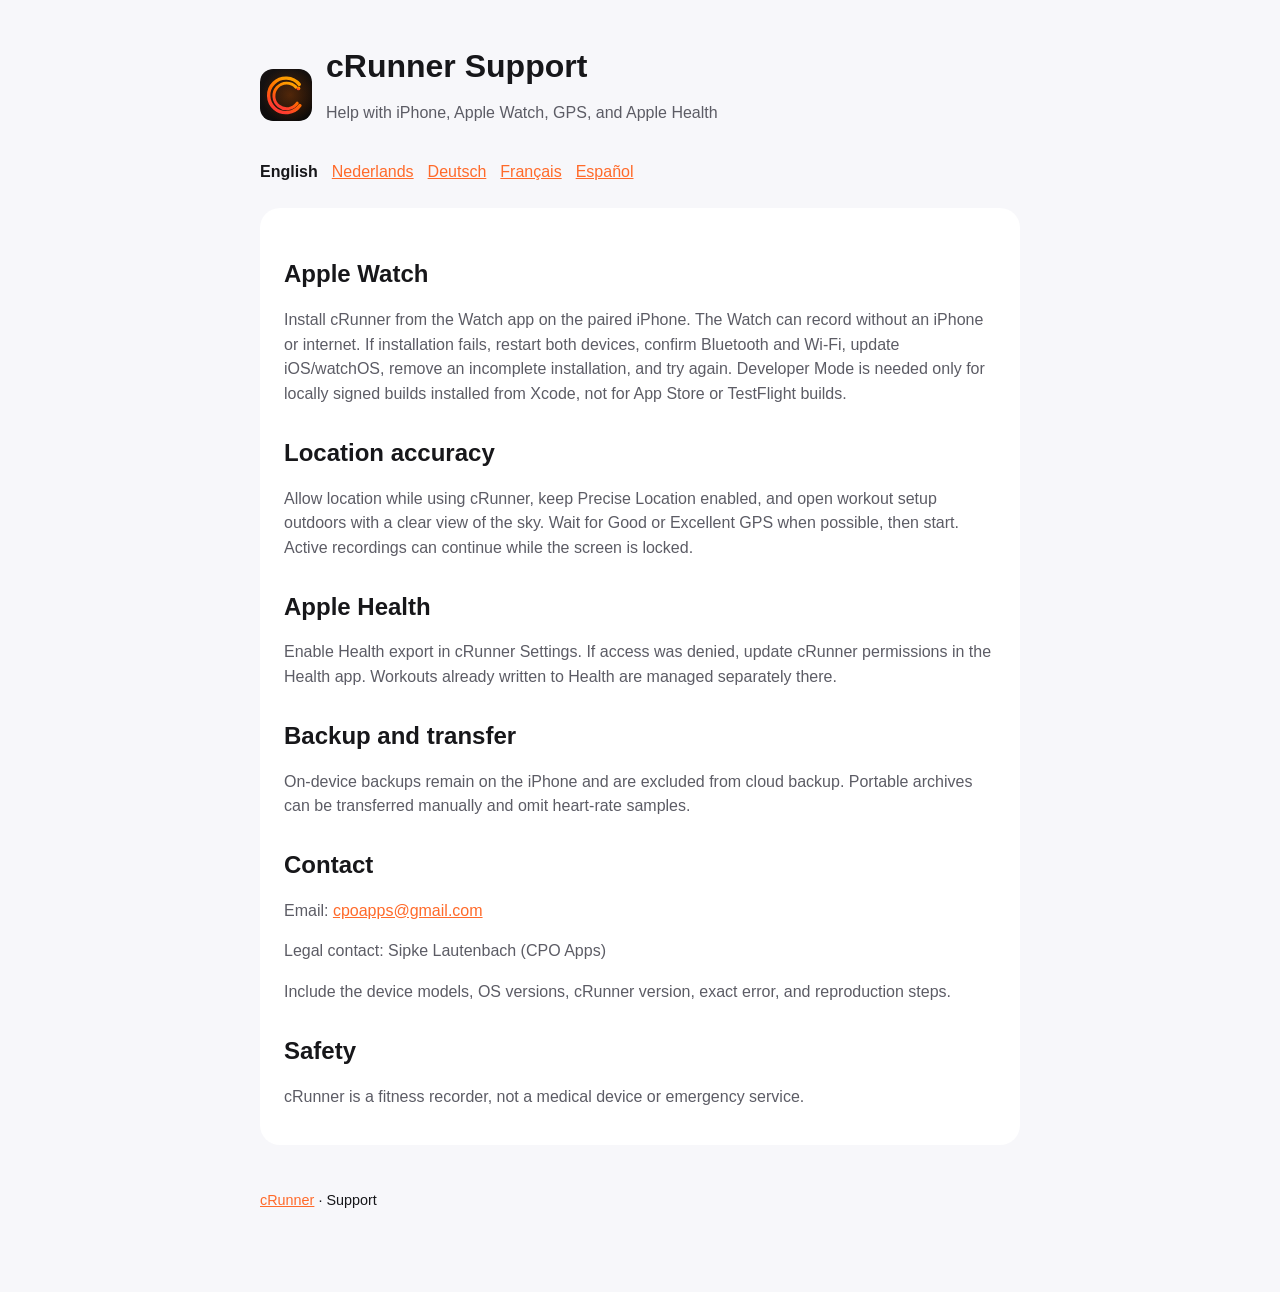
==== support.html @ 07ccd564 "Publish cRunner support and privacy site" ====
<!doctype html>
<html lang="en">
<head>
  <meta charset="utf-8">
  <meta name="viewport" content="width=device-width, initial-scale=1">
  <meta name="description" content="Official help for cRunner on iPhone and Apple Watch, including GPS, Apple Health, backup, and contact information.">
  <title>cRunner Support</title>
  <link rel="icon" href="logo.svg" type="image/svg+xml">
  <link rel="stylesheet" href="styles.css">
</head>
<body>
<main>
  <header><img class="mark" src="logo.svg" alt=""><div><h1>cRunner Support</h1><p>Help with iPhone, Apple Watch, GPS, and Apple Health</p></div></header>
  <nav class="languages" aria-label="Language"><a href="support.html" aria-current="page">English</a><a href="nl/support.html">Nederlands</a><a href="de/support.html">Deutsch</a><a href="fr/support.html">Français</a><a href="es/support.html">Español</a></nav>
  <div class="card">
    <h2>Apple Watch</h2>
    <p>Install cRunner from the Watch app on the paired iPhone. The Watch can record without an iPhone or internet. If installation fails, restart both devices, confirm Bluetooth and Wi-Fi, update iOS/watchOS, remove an incomplete installation, and try again. Developer Mode is needed only for locally signed builds installed from Xcode, not for App Store or TestFlight builds.</p>
    <h2>Location accuracy</h2>
    <p>Allow location while using cRunner, keep Precise Location enabled, and open workout setup outdoors with a clear view of the sky. Wait for Good or Excellent GPS when possible, then start. Active recordings can continue while the screen is locked.</p>
    <h2>Apple Health</h2>
    <p>Enable Health export in cRunner Settings. If access was denied, update cRunner permissions in the Health app. Workouts already written to Health are managed separately there.</p>
    <h2>Backup and transfer</h2>
    <p>On-device backups remain on the iPhone and are excluded from cloud backup. Portable archives can be transferred manually and omit heart-rate samples.</p>
    <h2>Contact</h2>
    <p>Email: <a href="mailto:cpoapps@gmail.com">cpoapps@gmail.com</a></p>
    <p>Legal contact: Sipke Lautenbach (CPO Apps)</p>
    <p>Include the device models, OS versions, cRunner version, exact error, and reproduction steps.</p>
    <h2>Safety</h2>
    <p>cRunner is a fitness recorder, not a medical device or emergency service.</p>
  </div>
  <footer><a href="index.html">cRunner</a> · Support</footer>
</main>
</body>
</html>
---- styles.css ----
:root {
  color-scheme: light dark;
  font-family: -apple-system, BlinkMacSystemFont, "Segoe UI", sans-serif;
  line-height: 1.55;
  --accent: #ff6a2a;
  --page: #f7f7fa;
  --card: #ffffff;
  --text: #17171a;
  --secondary: #5c5c65;
}

@media (prefers-color-scheme: dark) {
  :root {
    --page: #111114;
    --card: #1c1c20;
    --text: #f7f7fa;
    --secondary: #b4b4be;
  }
}

body {
  background: var(--page);
  color: var(--text);
  margin: 0;
}

main {
  max-width: 760px;
  margin: 0 auto;
  padding: 48px 22px 80px;
}

header {
  display: flex;
  align-items: center;
  gap: 14px;
  margin-bottom: 30px;
}

.mark {
  border-radius: 13px;
  height: 52px;
  width: 52px;
}

h1, h2 { line-height: 1.15; }
h1 { margin: 0; }
h2 { margin-top: 32px; }
p, li { color: var(--secondary); }
a { color: var(--accent); }
.card {
  background: var(--card);
  border-radius: 20px;
  padding: 20px 24px;
}
footer { margin-top: 44px; font-size: 0.9rem; }
.languages {
  display: flex;
  flex-wrap: wrap;
  gap: 8px 14px;
  margin: -12px 0 24px;
}
.languages a[aria-current="page"] {
  color: var(--text);
  font-weight: 700;
  text-decoration: none;
}
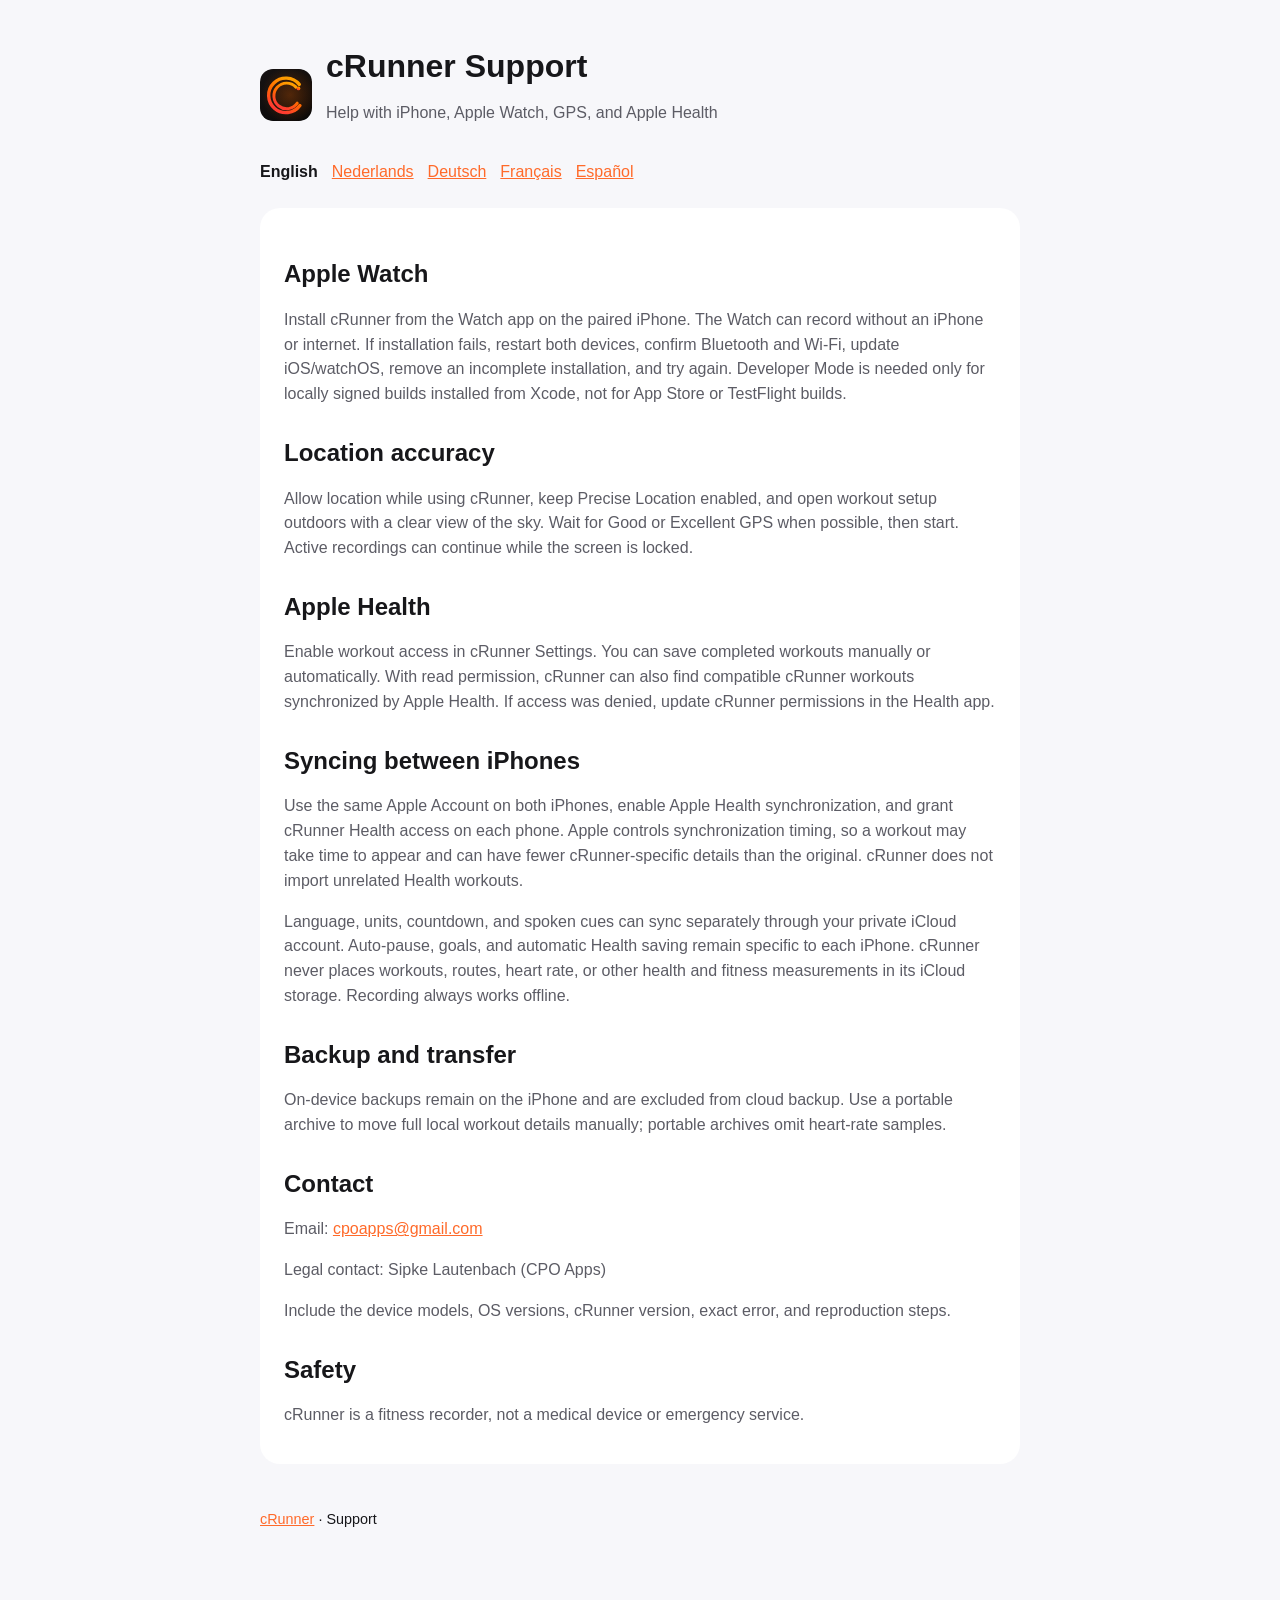
==== commit 70378907: "Update support and privacy for cross-device sync" ====
--- a/support.html
+++ b/support.html
@@ -18,9 +18,12 @@
     <h2>Location accuracy</h2>
     <p>Allow location while using cRunner, keep Precise Location enabled, and open workout setup outdoors with a clear view of the sky. Wait for Good or Excellent GPS when possible, then start. Active recordings can continue while the screen is locked.</p>
     <h2>Apple Health</h2>
-    <p>Enable Health export in cRunner Settings. If access was denied, update cRunner permissions in the Health app. Workouts already written to Health are managed separately there.</p>
+    <p>Enable workout access in cRunner Settings. You can save completed workouts manually or automatically. With read permission, cRunner can also find compatible cRunner workouts synchronized by Apple Health. If access was denied, update cRunner permissions in the Health app.</p>
+    <h2>Syncing between iPhones</h2>
+    <p>Use the same Apple Account on both iPhones, enable Apple Health synchronization, and grant cRunner Health access on each phone. Apple controls synchronization timing, so a workout may take time to appear and can have fewer cRunner-specific details than the original. cRunner does not import unrelated Health workouts.</p>
+    <p>Language, units, countdown, and spoken cues can sync separately through your private iCloud account. Auto-pause, goals, and automatic Health saving remain specific to each iPhone. cRunner never places workouts, routes, heart rate, or other health and fitness measurements in its iCloud storage. Recording always works offline.</p>
     <h2>Backup and transfer</h2>
-    <p>On-device backups remain on the iPhone and are excluded from cloud backup. Portable archives can be transferred manually and omit heart-rate samples.</p>
+    <p>On-device backups remain on the iPhone and are excluded from cloud backup. Use a portable archive to move full local workout details manually; portable archives omit heart-rate samples.</p>
     <h2>Contact</h2>
     <p>Email: <a href="mailto:cpoapps@gmail.com">cpoapps@gmail.com</a></p>
     <p>Legal contact: Sipke Lautenbach (CPO Apps)</p>
